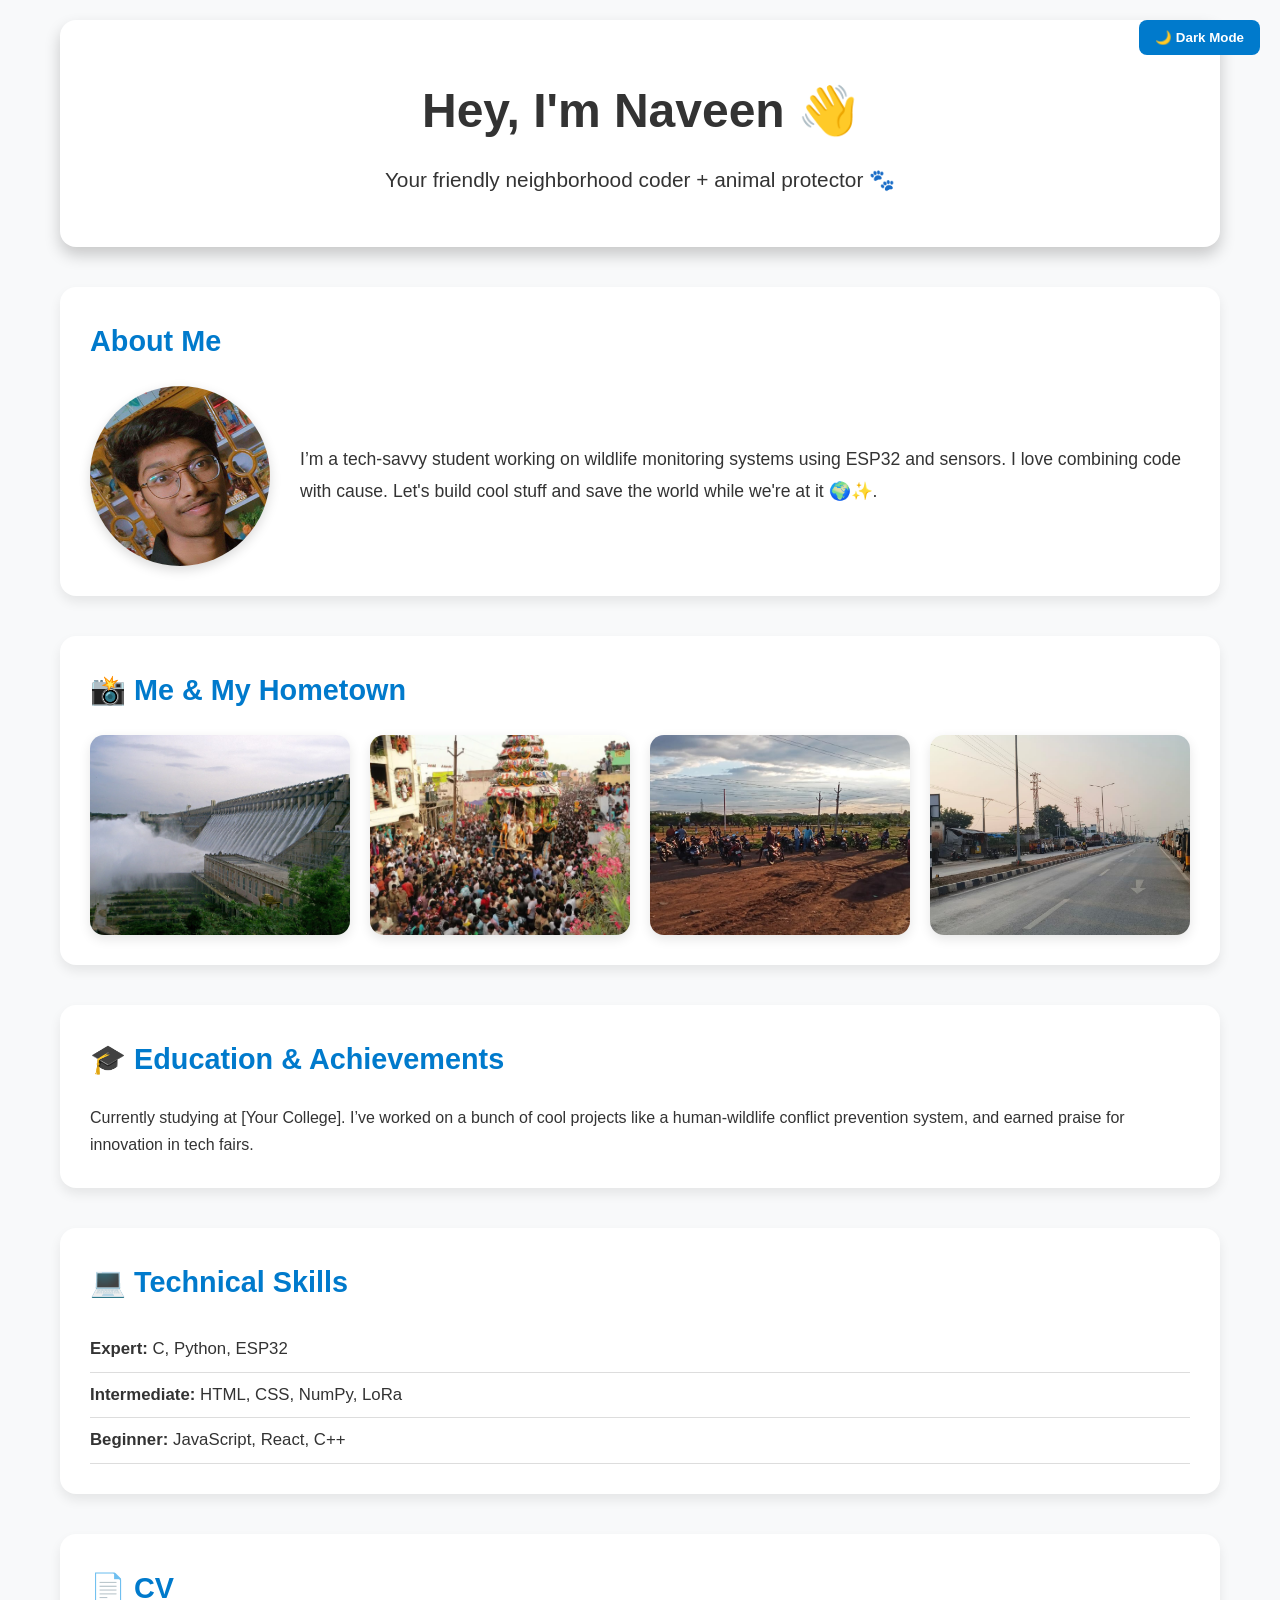
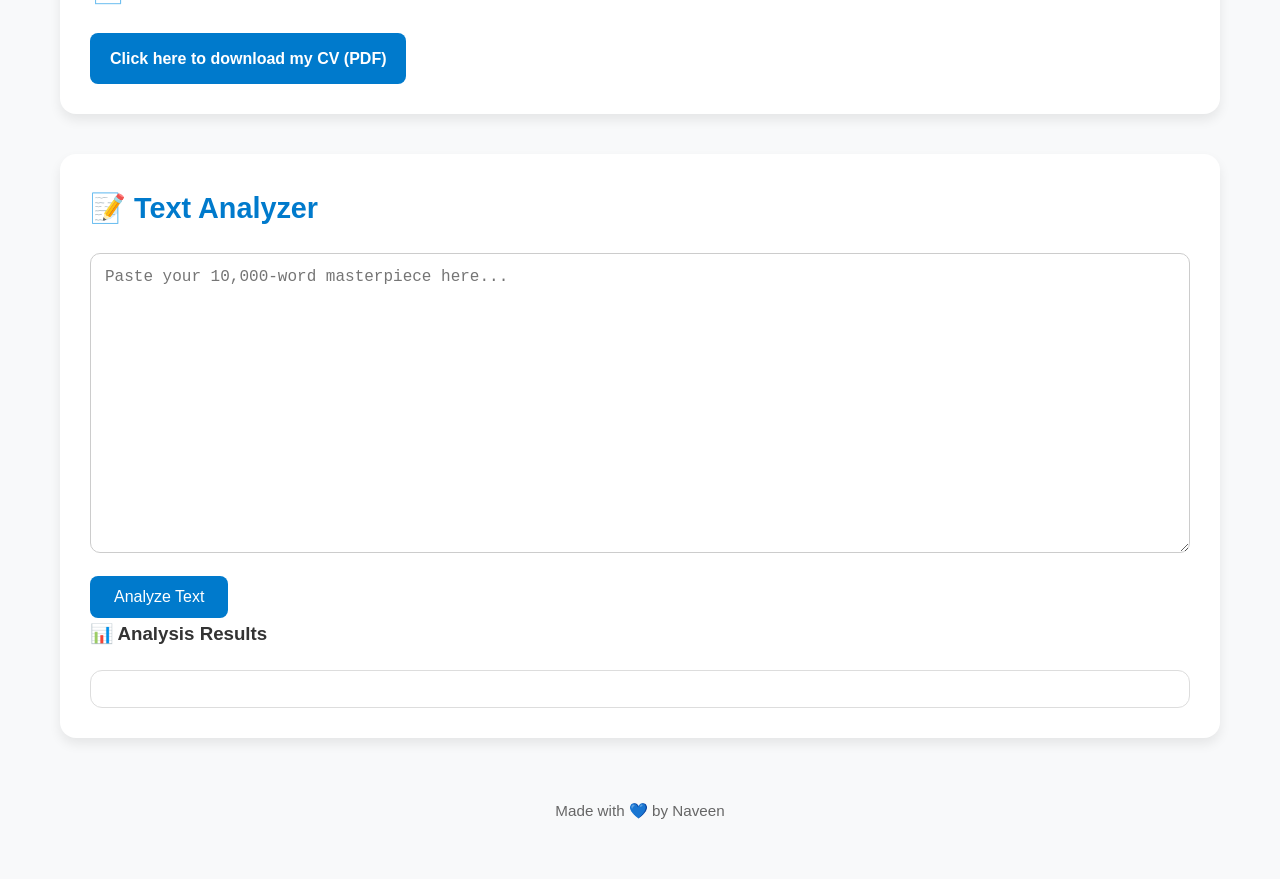
==== index.html @ b373ce3a "first completion" ====
<!DOCTYPE html>
<html lang="en">
<head>
    <meta charset="UTF-8">
    <title>Naveen's Personal Website</title>
    <link rel="stylesheet" href="style.css">
    <script src="script.js" defer></script>
</head>
<!-- Lightbox Overlay -->
<div id="lightbox" class="lightbox">
    <span class="close">&times;</span>
    <img class="lightbox-img" id="lightbox-img">
</div>

<body>
    <header>
        <button id="themeToggle" class="theme-toggle">🌙 Dark Mode</button>

        <h1>Hey, I'm Naveen 👋</h1>
        <p>Your friendly neighborhood coder + animal protector 🐾</p>
    </header>

    <section class="about">
        <h2>About Me</h2>
        <div class="about-content">
            <img src="profile.jpg" alt="My Profile Picture">

            <p>I’m a tech-savvy student working on wildlife monitoring systems using ESP32 and sensors. I love combining code with cause. Let's build cool stuff and save the world while we're at it 🌍✨.</p>
        </div>
    </section>
    
   <section class="photos">
    <h2>📸 Me & My Hometown</h2>
    <div class="gallery-wrapper">
        <div class="gallery">
            <img src="local1.jpg" alt="Local Pic 1">
            <img src="local2.jpg" alt="Local Pic 2">
            <img src="local3.jpg" alt="Local Pic 3">
            <img src="local4.jpg" alt="Local Pic 4">
        </div>
    </div>
</section>

    
    
    

    <section class="education">
        <h2>🎓 Education & Achievements</h2>
        <p>Currently studying at [Your College]. I’ve worked on a bunch of cool projects like a human-wildlife conflict prevention system, and earned praise for innovation in tech fairs.</p>
    </section>

    <section class="skills">
        <h2>💻 Technical Skills</h2>
        <ul>
            <li><strong>Expert:</strong> C, Python, ESP32</li>
            <li><strong>Intermediate:</strong> HTML, CSS, NumPy, LoRa</li>
            <li><strong>Beginner:</strong> JavaScript, React, C++</li>
        </ul>
    </section>

    <section class="cv">
        <h2>📄 CV</h2>
        <a href="Naveen_CV.pdf" target="_blank">Click here to download my CV (PDF)</a>
    </section>
    <section class="text-analyzer">
        <h2>📝 Text Analyzer</h2>
        <textarea id="inputText" rows="15" cols="100" placeholder="Paste your 10,000-word masterpiece here..."></textarea><br>
        <button onclick="analyzeText()">Analyze Text</button>
    
        <div id="output">
            <h3>📊 Analysis Results</h3>
            <pre id="analysisResult"></pre>
        </div>
    </section>
    
    <footer>
        <p>Made with 💙 by Naveen</p>
    </footer>
</body>
</html>
---- style.css ----
/* RESET + BASE STYLE */
* {
    margin: 0;
    padding: 0;
    box-sizing: border-box;
}

body {
    font-family: 'Segoe UI', sans-serif;
    background: linear-gradient(135deg, #f8f9fa, #e3f2fd);
    color: #333;
    line-height: 1.7;
    padding: 20px;
    max-width: 1200px;
    margin: auto;
}

/* HEADER */
header {
    background: linear-gradient(135deg, #007acc, #00bcd4);
    color: white;
    padding: 50px 20px;
    border-radius: 16px;
    text-align: center;
    box-shadow: 0 8px 16px rgba(0,0,0,0.2);
    transition: all 0.4s ease;
}

header h1 {
    font-size: 3rem;
    margin-bottom: 10px;
}

header p {
    font-size: 1.3rem;
}

/* SECTION CARDS */
section {
    background: white;
    padding: 30px;
    border-radius: 16px;
    box-shadow: 0 6px 12px rgba(0,0,0,0.08);
    margin: 40px 0;
    transition: transform 0.3s ease, box-shadow 0.3s ease;
}

section:hover {
    transform: translateY(-5px);
    box-shadow: 0 12px 24px rgba(0,0,0,0.1);
}

h2 {
    color: #007acc;
    margin-bottom: 20px;
    font-size: 1.8rem;
}

/* ABOUT SECTION */
.about-content {
    display: flex;
    align-items: center;
    gap: 30px;
    flex-wrap: wrap;
}

.about-content img {
    width: 180px;
    height: 180px;
    border-radius: 50%;
    object-fit: cover;
    box-shadow: 0 4px 12px rgba(0,0,0,0.15);
    transition: transform 0.3s ease;
}

.about-content img:hover {
    transform: scale(1.05);
}

.about-content p {
    flex: 1;
    font-size: 1.1rem;
    line-height: 1.8;
}

/* SKILLS LIST */
.skills ul {
    list-style-type: none;
    padding-left: 0;
    font-size: 1.05rem;
}

.skills li {
    padding: 8px 0;
    border-bottom: 1px solid #ddd;
}

/* CV LINK */
.cv a {
    background: #007acc;
    color: white;
    padding: 12px 20px;
    border-radius: 8px;
    text-decoration: none;
    font-weight: bold;
    transition: background 0.3s ease, transform 0.3s ease;
    display: inline-block;
}

.cv a:hover {
    background: #005e99;
    transform: scale(1.05);
}

/* TEXT ANALYZER */
.text-analyzer textarea {
    width: 100%;
    font-family: monospace;
    font-size: 1rem;
    padding: 14px;
    margin-bottom: 15px;
    border-radius: 10px;
    border: 1px solid #ccc;
    resize: vertical;
    min-height: 250px;
}

.text-analyzer button {
    background-color: #007acc;
    color: white;
    padding: 12px 24px;
    border: none;
    border-radius: 8px;
    cursor: pointer;
    font-size: 1rem;
    transition: background 0.3s ease, transform 0.3s ease;
}

.text-analyzer button:hover {
    background-color: #005e99;
    transform: scale(1.03);
}

.text-analyzer pre {
    background-color: #f9f9f9;
    padding: 18px;
    border-radius: 12px;
    overflow-x: auto;
    margin-top: 20px;
    white-space: pre-wrap;
    border: 1px solid #ddd;
}

/* FOOTER */
footer {
    text-align: center;
    margin-top: 60px;
    font-size: 0.95rem;
    color: #666;
    padding-bottom: 20px;
}

/* GALLERY */
.gallery {
    display: grid;
    grid-template-columns: repeat(auto-fit, minmax(260px, 1fr));
    gap: 20px;
}

.gallery img {
    width: 100%;
    max-width: 100%;
    height: 200px;
    object-fit: cover;
    border-radius: 14px;
    box-shadow: 0 4px 12px rgba(0,0,0,0.1);
    cursor: pointer;
    transition: transform 0.3s ease, box-shadow 0.3s ease;
}

.gallery img:hover {
    transform: scale(1.05);
    box-shadow: 0 8px 20px rgba(0,0,0,0.15);
}

/* LIGHTBOX */
.lightbox {
    display: none;
    position: fixed;
    z-index: 9999;
    top: 0;
    left: 0;
    width: 100vw;
    height: 100vh;
    background: rgba(0,0,0,0.9);
    justify-content: center;
    align-items: center;
}

.lightbox-img {
    max-width: 90%;
    max-height: 90%;
    border-radius: 10px;
    box-shadow: 0 0 30px rgba(255,255,255,0.15);
}

.lightbox .close {
    position: absolute;
    top: 30px;
    right: 40px;
    color: white;
    font-size: 2.5rem;
    font-weight: bold;
    cursor: pointer;
}

/* RESPONSIVE STUFF */
@media (max-width: 768px) {
    header h1 {
        font-size: 2.2rem;
    }

    .text-analyzer button {
        width: 100%;
    }

    .about-content {
        flex-direction: column;
        align-items: flex-start;
    }

    .about-content img {
        width: 150px;
        height: 150px;
    }
}


:root {
    --bg-color: #f8f9fa;
    --text-color: #333;
    --card-bg: white;
    --accent: #007acc;
}

body.dark-mode {
    --bg-color: #121212;
    --text-color: #eee;
    --card-bg: #1e1e1e;
    --accent: #90caf9;
}

body {
    background: var(--bg-color);
    color: var(--text-color);
    transition: all 0.3s ease;
}

header, section, .text-analyzer pre {
    background: var(--card-bg);
    color: var(--text-color);
}

.cv a,
.text-analyzer button {
    background-color: var(--accent);
}

h2 {
    color: var(--accent);
}

.theme-toggle {
    position: absolute;
    top: 20px;
    right: 20px;
    background: var(--accent);
    color: white;
    border: none;
    border-radius: 8px;
    padding: 10px 16px;
    cursor: pointer;
    font-weight: bold;
    transition: background 0.3s ease;
}

.theme-toggle:hover {
    background: #005e99;
}
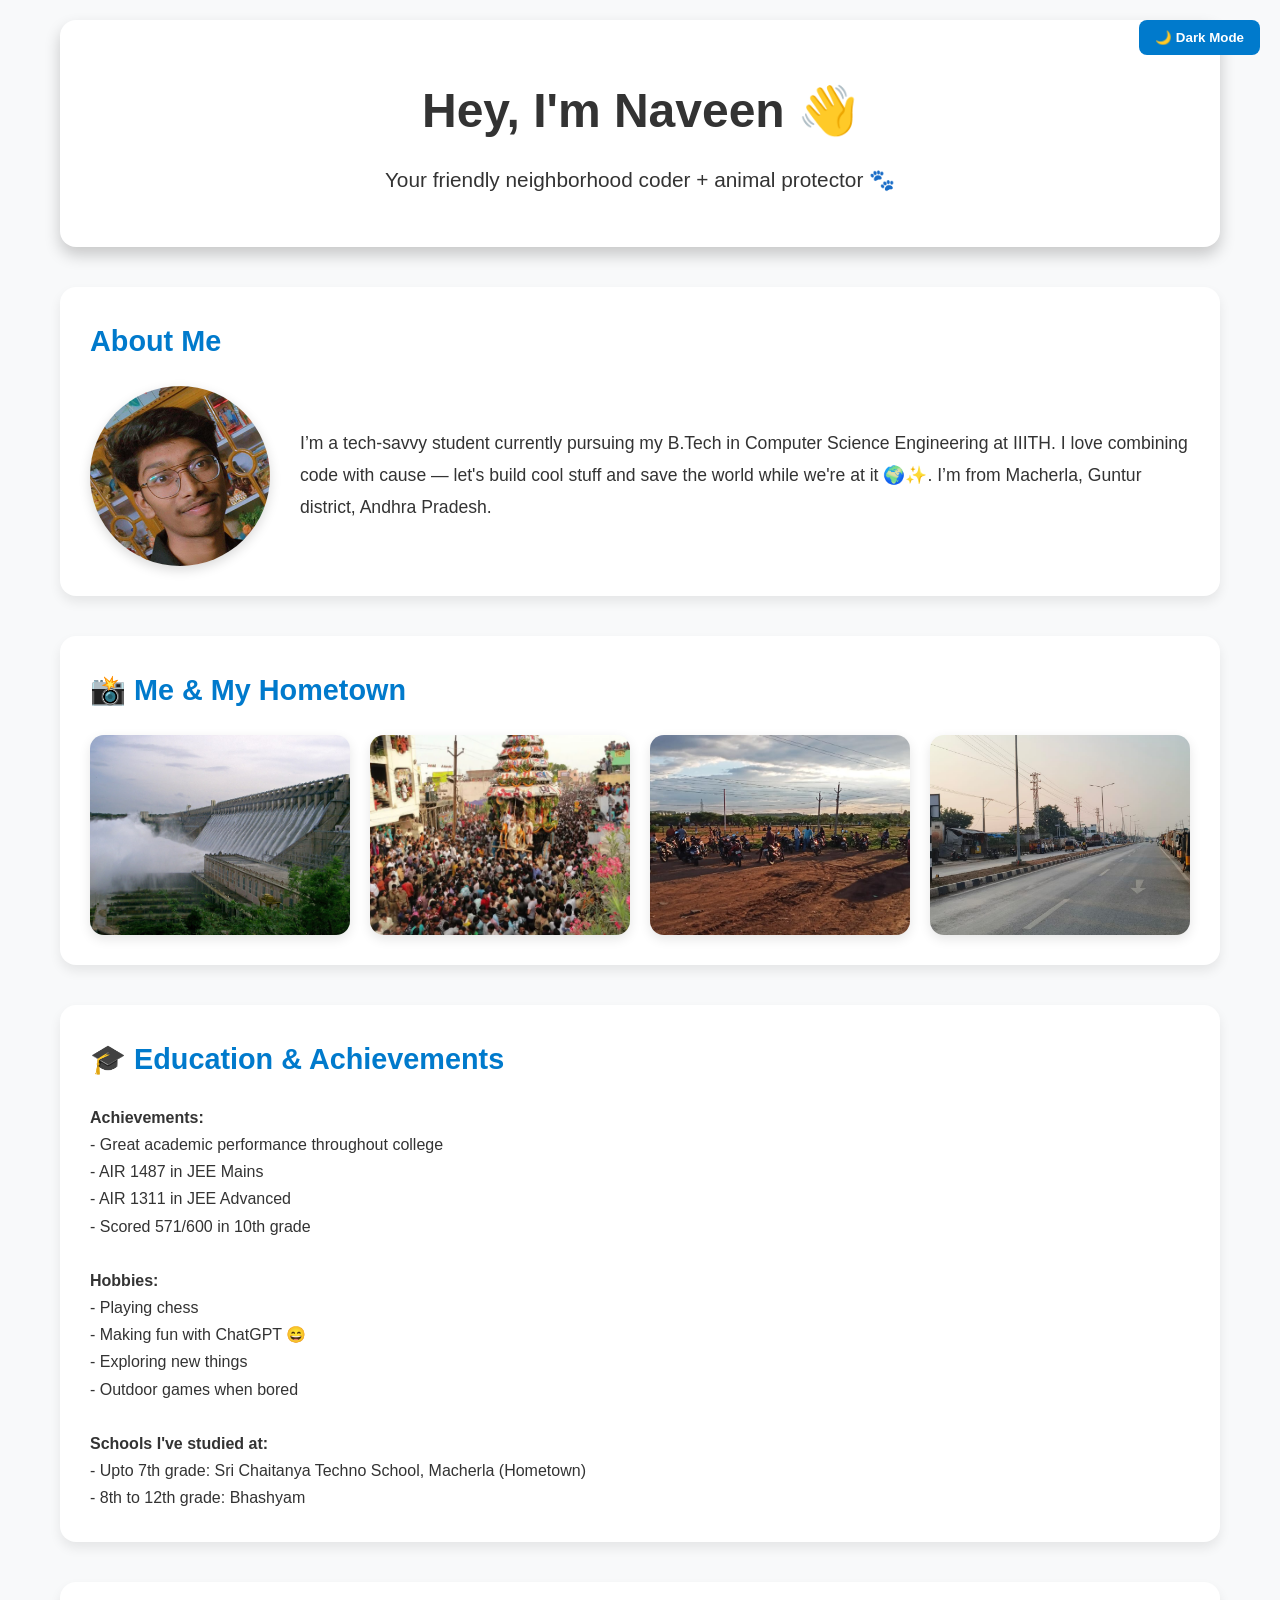
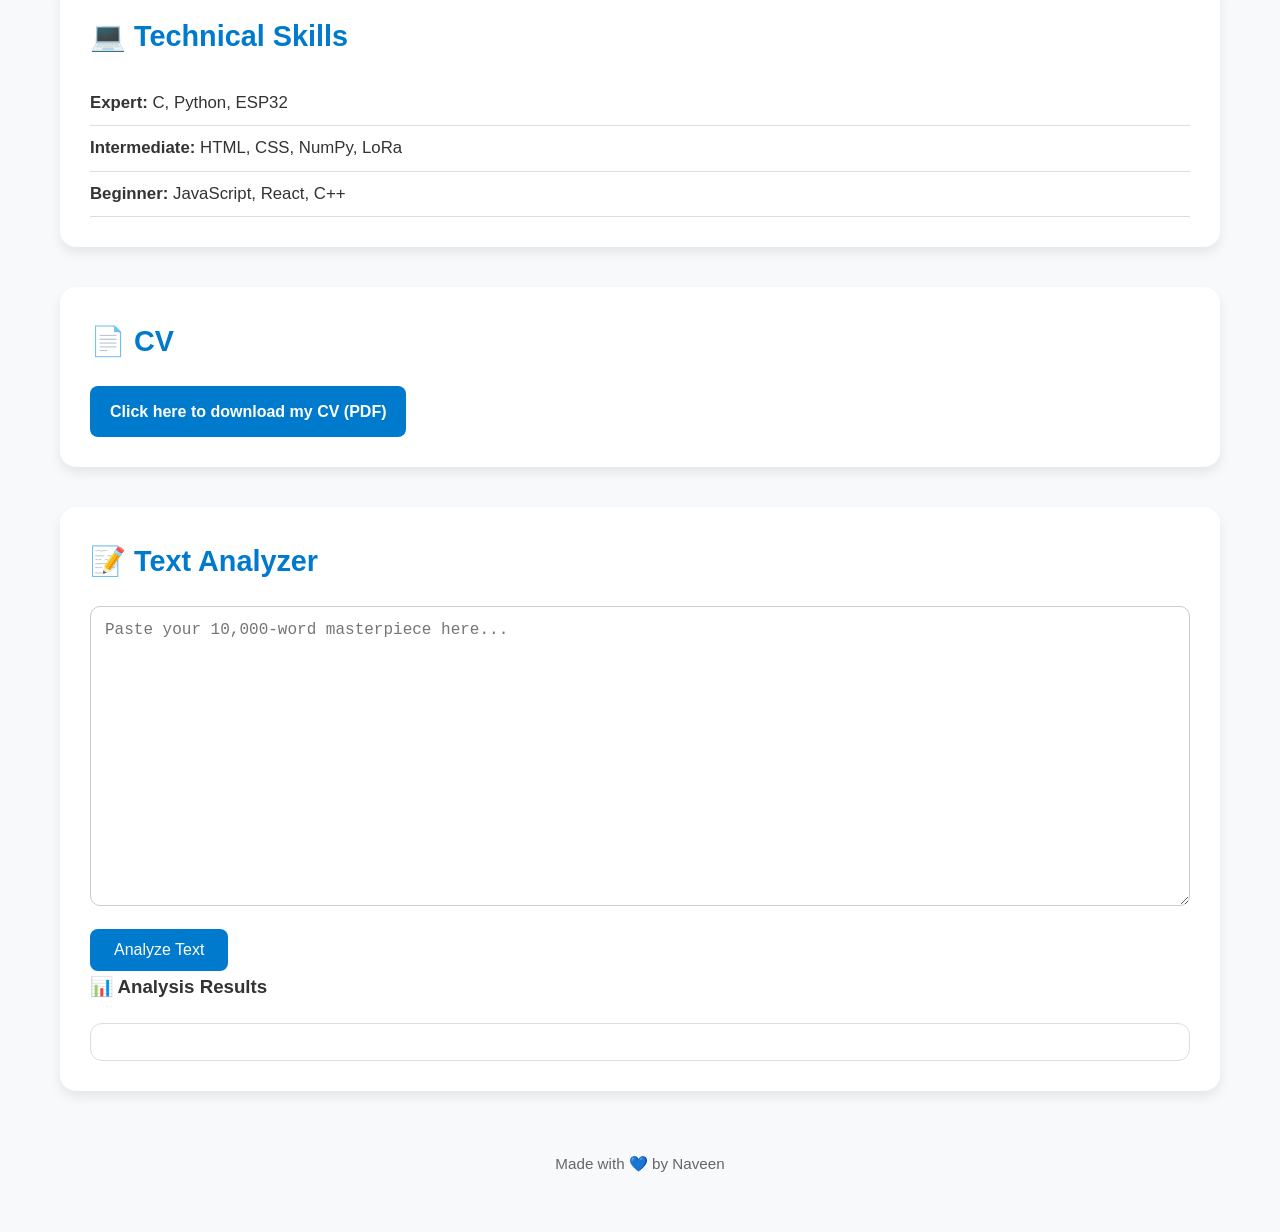
==== commit 9c4a09b7: "changeson15-04" ====
--- a/index.html
+++ b/index.html
@@ -25,7 +25,7 @@
         <div class="about-content">
             <img src="profile.jpg" alt="My Profile Picture">
 
-            <p>I’m a tech-savvy student working on wildlife monitoring systems using ESP32 and sensors. I love combining code with cause. Let's build cool stuff and save the world while we're at it 🌍✨.</p>
+            <p>I’m a tech-savvy student currently pursuing my B.Tech in Computer Science Engineering at IIITH. I love combining code with cause — let's build cool stuff and save the world while we're at it 🌍✨. I’m from Macherla, Guntur district, Andhra Pradesh.</p>
         </div>
     </section>
     
@@ -47,7 +47,23 @@
 
     <section class="education">
         <h2>🎓 Education & Achievements</h2>
-        <p>Currently studying at [Your College]. I’ve worked on a bunch of cool projects like a human-wildlife conflict prevention system, and earned praise for innovation in tech fairs.</p>
+        <p>
+            <strong>Achievements:</strong><br>
+            - Great academic performance throughout college<br>
+            - AIR 1487 in JEE Mains<br>
+            - AIR 1311 in JEE Advanced<br>
+            - Scored 571/600 in 10th grade<br><br>
+        
+            <strong>Hobbies:</strong><br>
+            - Playing chess<br>
+            - Making fun with ChatGPT 😄<br>
+            - Exploring new things<br>
+            - Outdoor games when bored<br><br>
+        
+            <strong>Schools I've studied at:</strong><br>
+            - Upto 7th grade: Sri Chaitanya Techno School, Macherla (Hometown)<br>
+            - 8th to 12th grade: Bhashyam
+        </p>
     </section>
 
     <section class="skills">
@@ -78,4 +94,4 @@
         <p>Made with 💙 by Naveen</p>
     </footer>
 </body>
-</html>
+</html>
--- a/style.css
+++ b/style.css
@@ -22,7 +22,7 @@
     padding: 50px 20px;
     border-radius: 16px;
     text-align: center;
-    box-shadow: 0 8px 16px rgba(0,0,0,0.2);
+    box-shadow: 0 8px 16px rgba(0, 0, 0, 0.2);
     transition: all 0.4s ease;
 }
 
@@ -40,14 +40,14 @@
     background: white;
     padding: 30px;
     border-radius: 16px;
-    box-shadow: 0 6px 12px rgba(0,0,0,0.08);
+    box-shadow: 0 6px 12px rgba(0, 0, 0, 0.08);
     margin: 40px 0;
     transition: transform 0.3s ease, box-shadow 0.3s ease;
 }
 
 section:hover {
     transform: translateY(-5px);
-    box-shadow: 0 12px 24px rgba(0,0,0,0.1);
+    box-shadow: 0 12px 24px rgba(0, 0, 0, 0.1);
 }
 
 h2 {
@@ -69,7 +69,7 @@
     height: 180px;
     border-radius: 50%;
     object-fit: cover;
-    box-shadow: 0 4px 12px rgba(0,0,0,0.15);
+    box-shadow: 0 4px 12px rgba(0, 0, 0, 0.15);
     transition: transform 0.3s ease;
 }
 
@@ -123,6 +123,7 @@
     border: 1px solid #ccc;
     resize: vertical;
     min-height: 250px;
+   
 }
 
 .text-analyzer button {
@@ -135,14 +136,16 @@
     font-size: 1rem;
     transition: background 0.3s ease, transform 0.3s ease;
 }
-
+.inputText {
+    background-color: #666;
+}
 .text-analyzer button:hover {
     background-color: #005e99;
     transform: scale(1.03);
 }
 
 .text-analyzer pre {
-    background-color: #f9f9f9;
+    background-color: #321212;
     padding: 18px;
     border-radius: 12px;
     overflow-x: auto;
@@ -173,14 +176,14 @@
     height: 200px;
     object-fit: cover;
     border-radius: 14px;
-    box-shadow: 0 4px 12px rgba(0,0,0,0.1);
+    box-shadow: 0 4px 12px rgba(0, 0, 0, 0.1);
     cursor: pointer;
     transition: transform 0.3s ease, box-shadow 0.3s ease;
 }
 
 .gallery img:hover {
     transform: scale(1.05);
-    box-shadow: 0 8px 20px rgba(0,0,0,0.15);
+    box-shadow: 0 8px 20px rgba(0, 0, 0, 0.15);
 }
 
 /* LIGHTBOX */
@@ -192,7 +195,7 @@
     left: 0;
     width: 100vw;
     height: 100vh;
-    background: rgba(0,0,0,0.9);
+    background: rgba(0, 0, 0, 0.9);
     justify-content: center;
     align-items: center;
 }
@@ -201,14 +204,14 @@
     max-width: 90%;
     max-height: 90%;
     border-radius: 10px;
-    box-shadow: 0 0 30px rgba(255,255,255,0.15);
+    box-shadow: 0 0 30px rgba(255, 255, 255, 0.15);
 }
 
 .lightbox .close {
     position: absolute;
     top: 30px;
     right: 40px;
-    color: white;
+    color: rgb(64, 4, 161);
     font-size: 2.5rem;
     font-weight: bold;
     cursor: pointer;
@@ -247,7 +250,7 @@
     --bg-color: #121212;
     --text-color: #eee;
     --card-bg: #1e1e1e;
-    --accent: #90caf9;
+    --accent: limegreen;
 }
 
 body {
@@ -256,7 +259,9 @@
     transition: all 0.3s ease;
 }
 
-header, section, .text-analyzer pre {
+header,
+section,
+.text-analyzer pre {
     background: var(--card-bg);
     color: var(--text-color);
 }
@@ -285,6 +290,5 @@
 }
 
 .theme-toggle:hover {
-    background: #005e99;
-}
-
+    background: limegreen;
+}
